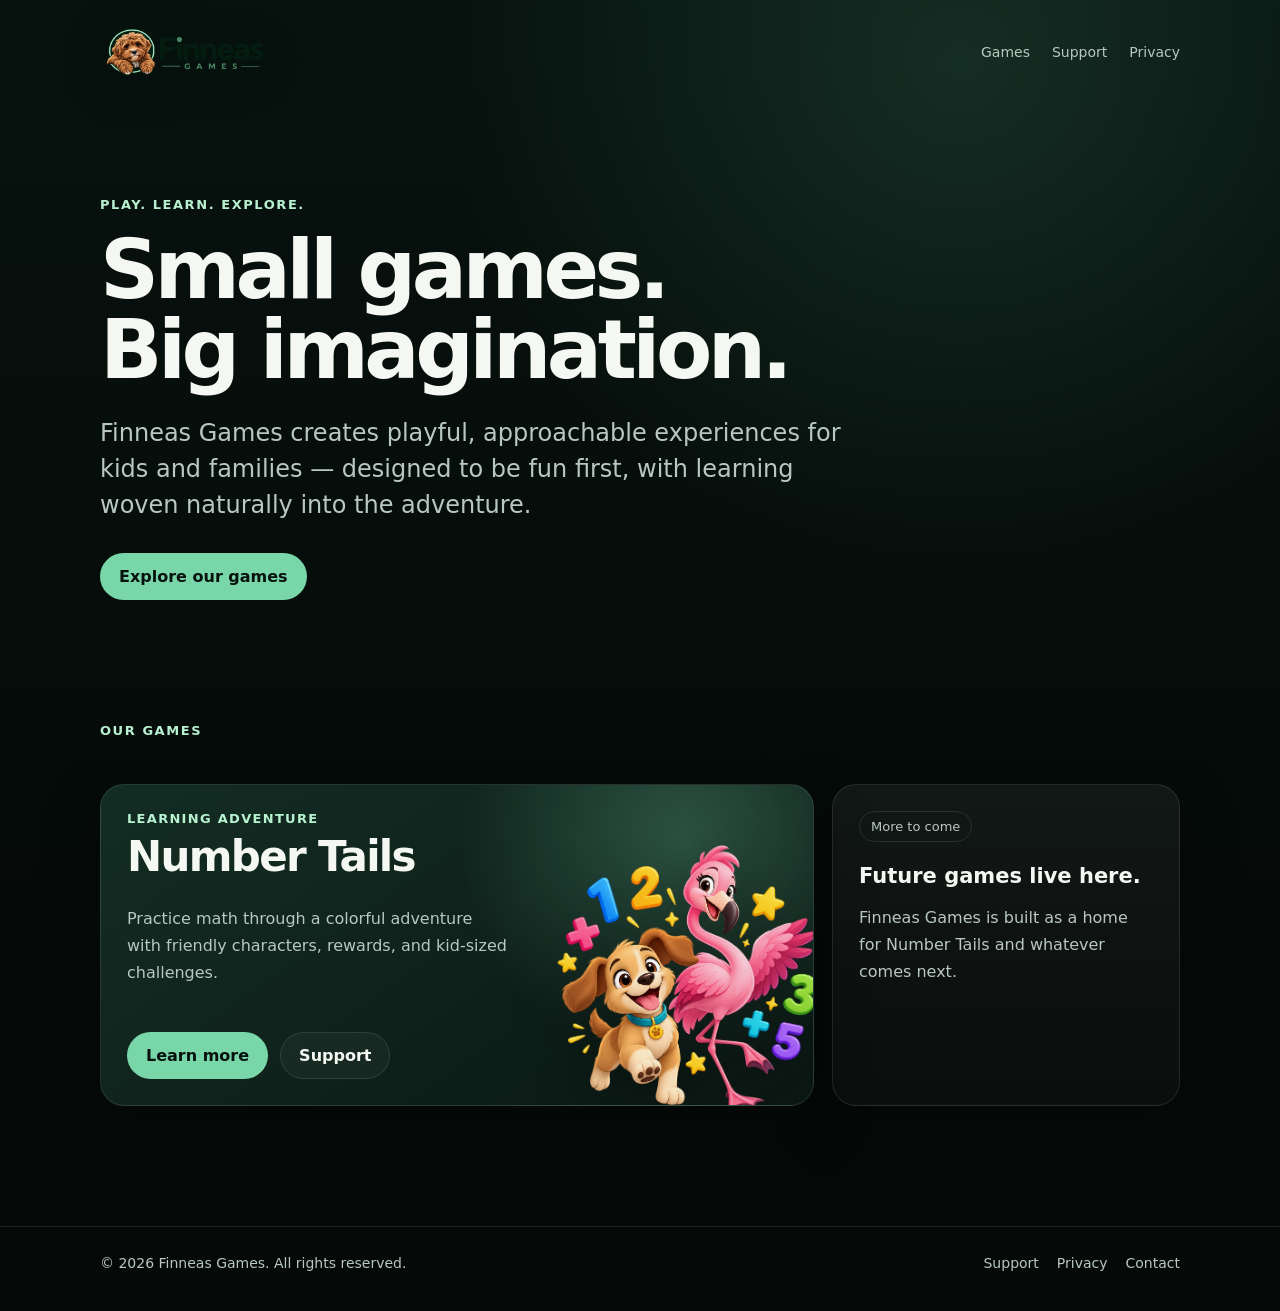
==== index.html @ 1b6bf630 "Add files via upload" ====
<!doctype html>
<html lang="en">
<head>
<meta charset="utf-8">
<meta name="viewport" content="width=device-width,initial-scale=1">
<meta name="description" content="Finneas Games makes thoughtful, playful games for kids and families.">
<title>Finneas Games</title>
<link rel="stylesheet" href="/assets/style.css">
</head>
<body>
<div class="wrap">
<header>
  <a class="brand" href="/"><img class="brand-logo" src="/assets/finneas-games-logo.png" alt="Finneas Games"></a>
  <nav><a href="#games">Games</a><a href="/numbertails/support/">Support</a><a href="/numbertails/privacy/">Privacy</a></nav>
</header>
<section class="hero">
  <span class="eyebrow">Play. Learn. Explore.</span>
  <h1>Small games.<br>Big imagination.</h1>
  <p class="lead">Finneas Games creates playful, approachable experiences for kids and families — designed to be fun first, with learning woven naturally into the adventure.</p>
  <div class="actions"><a class="btn primary" href="#games">Explore our games</a></div>
</section>
<section class="section" id="games">
  <span class="eyebrow">Our games</span>
  <div class="grid">
    <div class="card game-card home-game-card">
      <span class="kicker">Learning adventure</span>
      <div class="game-title">Number Tails</div>
      <p>Practice math through a colorful adventure with friendly characters, rewards, and kid-sized challenges.</p>
      <div class="actions">
        <a class="btn primary" href="/numbertails/">Learn more</a>
        <a class="btn secondary" href="/numbertails/support/">Support</a>
      </div>
      <img class="home-art" src="/assets/numbertails-characters.png" alt="Number Tails characters">
    </div>
    <div class="card">
      <span class="badge">More to come</span>
      <h3 style="margin-top:22px">Future games live here.</h3>
      <p>Finneas Games is built as a home for Number Tails and whatever comes next.</p>
    </div>
  </div>
</section>
</div>

<footer>
  <div class="wrap footer-row">
    <div>© 2026 Finneas Games. All rights reserved.</div>
    <div class="footer-links">
      <a href="/numbertails/support/">Support</a>
      <a href="/numbertails/privacy/">Privacy</a>
      <a href="mailto:support@finneasgames.com">Contact</a>
    </div>
  </div>
</footer>

</body></html>
---- assets/style.css ----
:root{
  --bg:#07120f;
  --bg2:#0b1a16;
  --panel:#10241d;
  --text:#f4f7f2;
  --muted:#b8c8c0;
  --green:#78d6a8;
  --green2:#b8f1cf;
  --line:rgba(255,255,255,.10);
  --shadow:0 18px 55px rgba(0,0,0,.35);
  --radius:24px;
}
*{box-sizing:border-box}
html{scroll-behavior:smooth}
body{
  margin:0;
  font-family:Inter,ui-sans-serif,system-ui,-apple-system,BlinkMacSystemFont,"Segoe UI",sans-serif;
  color:var(--text);
  background:
    radial-gradient(circle at 75% 5%, rgba(71,145,111,.22), transparent 32rem),
    linear-gradient(180deg,var(--bg),#050a08 72%);
  min-height:100vh;
}
a{color:inherit}
img{max-width:100%}
.wrap{width:min(1080px,calc(100% - 40px));margin:auto}
header{
  display:flex;align-items:center;justify-content:space-between;
  padding:24px 0;
}

.brand{
  display:flex;
  align-items:center;
  text-decoration:none;
  font-weight:800;
  letter-spacing:.2px;
}
.brand-logo{
  display:block;
  height:56px;
  width:auto;
  filter:drop-shadow(0 8px 24px rgba(0,0,0,.20));
}
@media(max-width:760px){
  .brand-logo{
    height:44px;
  }
}
nav{display:flex;gap:22px}
nav a{color:var(--muted);text-decoration:none;font-size:14px}
nav a:hover{color:var(--text)}
.hero{padding:90px 0 70px;max-width:820px}
.hero-split{
  display:grid;
  grid-template-columns:1.05fr .95fr;
  gap:28px;
  align-items:center;
  max-width:none;
}
.hero-copy{max-width:760px}
.eyebrow{
  display:inline-block;color:var(--green2);font-size:13px;font-weight:800;
  letter-spacing:.12em;text-transform:uppercase;margin-bottom:18px
}
h1{font-size:clamp(46px,8vw,82px);line-height:.98;margin:0 0 24px;letter-spacing:-.055em}
h2{font-size:clamp(30px,5vw,48px);letter-spacing:-.035em;margin:0 0 16px}
h3{font-size:21px;margin:0 0 10px}
.lead{font-size:clamp(19px,3vw,24px);line-height:1.5;color:var(--muted);max-width:760px}
.actions{display:flex;gap:12px;flex-wrap:wrap;margin-top:30px}
.btn{
  display:inline-block;padding:13px 18px;border-radius:999px;text-decoration:none;
  font-weight:800;border:1px solid var(--line)
}
.btn.primary{background:var(--green);color:#07120f;border-color:transparent}
.btn.secondary{background:rgba(255,255,255,.04);color:var(--text)}
.section{padding:50px 0 80px}
.grid{display:grid;grid-template-columns:repeat(3,1fr);gap:18px;margin-top:28px}
.card{
  border:1px solid var(--line);border-radius:var(--radius);padding:26px;
  background:linear-gradient(180deg,rgba(255,255,255,.055),rgba(255,255,255,.025));
  box-shadow:var(--shadow)
}
.card p,.copy p,.copy li{color:var(--muted);line-height:1.7}
.game-card{grid-column:span 2;min-height:290px;display:flex;flex-direction:column;justify-content:flex-end;
  background:
    radial-gradient(circle at 82% 18%,rgba(120,214,168,.28),transparent 14rem),
    linear-gradient(145deg,#132d24,#0b1713);
}
.kicker{font-size:13px;color:var(--green2);font-weight:800;text-transform:uppercase;letter-spacing:.1em}
.game-title{font-size:42px;font-weight:900;letter-spacing:-.04em;margin:6px 0 8px}
.small{font-size:14px;color:var(--muted)}
.copy{max-width:780px}
.copy h2{margin-top:40px;font-size:30px}
.copy h3{margin-top:28px}
.copy ul{padding-left:22px}
footer{
  border-top:1px solid var(--line);padding:28px 0 40px;margin-top:40px;
  color:var(--muted);font-size:14px
}
.footer-row{display:flex;justify-content:space-between;gap:20px;flex-wrap:wrap}
.footer-links{display:flex;gap:18px;flex-wrap:wrap}
.footer-links a{text-decoration:none}
.badge{
  display:inline-block;padding:7px 11px;border:1px solid var(--line);
  border-radius:999px;color:var(--muted);font-size:13px
}
.hero-art{
  position:relative;
  border:1px solid var(--line);
  border-radius:32px;
  background:
    radial-gradient(circle at 70% 30%, rgba(120,214,168,.25), transparent 18rem),
    linear-gradient(160deg,#10261f,#0a1511);
  box-shadow:var(--shadow);
  overflow:hidden;
  min-height:420px;
}
.hero-art img{
  width:100%;
  height:100%;
  object-fit:contain;
  display:block;
  padding:22px;
}
.preview-band{
  margin-top:10px;
  border:1px solid var(--line);
  border-radius:28px;
  overflow:hidden;
  background:linear-gradient(180deg,rgba(255,255,255,.05),rgba(255,255,255,.02));
  box-shadow:var(--shadow);
}
.preview-band img{display:block;width:100%;height:auto}
.home-game-card{
  position:relative;
  overflow:hidden;
}
.home-game-card .home-art{
  position:absolute;
  right:-12px;
  bottom:-16px;
  width:45%;
  max-width:285px;
  opacity:.98;
  filter:drop-shadow(0 12px 30px rgba(0,0,0,.35));
}
.home-game-card p,.home-game-card .actions,.home-game-card .kicker,.home-game-card .game-title{
  position:relative; z-index:2; max-width:58%;
}
.feature-grid{
  display:grid;
  grid-template-columns:repeat(3,1fr);
  gap:18px;
  margin-top:22px;
}
.callout{
  display:grid;
  grid-template-columns:1fr 1fr;
  gap:24px;
  align-items:center;
  margin-top:34px;
}
.art-panel{
  border:1px solid var(--line);
  border-radius:24px;
  background:linear-gradient(160deg,#10261f,#0a1511);
  overflow:hidden;
  box-shadow:var(--shadow);
}
.art-panel img{display:block;width:100%;height:auto}
@media(max-width:900px){
  .hero-split,.callout{grid-template-columns:1fr}
  .feature-grid{grid-template-columns:1fr}
  .home-game-card .home-art{
    position:relative; right:auto; bottom:auto; width:65%; max-width:330px; margin:18px auto 0; display:block;
  }
  .home-game-card p,.home-game-card .actions,.home-game-card .kicker,.home-game-card .game-title{
    max-width:100%;
  }
}
@media(max-width:760px){
  .grid{grid-template-columns:1fr}
  .game-card{grid-column:auto}
  nav{gap:12px}
  nav a:nth-child(1){display:none}
  .hero{padding-top:55px}
}


/* Number Tails wordmark treatment */
.nt-wordmark{
  font-size:clamp(46px,8vw,84px);
  line-height:.95;
  font-weight:900;
  letter-spacing:-.055em;
  margin:0 0 18px;
  display:inline-block;
  color:#fff7d8;
  text-shadow:
    0 2px 0 rgba(0,0,0,.18),
    0 8px 22px rgba(0,0,0,.30);
}
.nt-wordmark .line1,
.nt-wordmark .line2{
  display:block;
}
.nt-wordmark .line1{
  background:linear-gradient(180deg,#fff5b8 0%, #ffd86e 100%);
  -webkit-background-clip:text;
  background-clip:text;
  color:transparent;
}
.nt-wordmark .line2{
  background:linear-gradient(180deg,#90f0c4 0%, #62d4a0 100%);
  -webkit-background-clip:text;
  background-clip:text;
  color:transparent;
}
.nt-wordmark-wrap{
  margin-bottom:8px;
}
@media(max-width:900px){
  .nt-wordmark{
    font-size:clamp(42px,12vw,70px);
  }
}

.nt-logo{
  display:block;
  width:min(100%, 620px);
  height:auto;
  margin:0 0 14px;
  filter:drop-shadow(0 8px 24px rgba(0,0,0,.28));
}
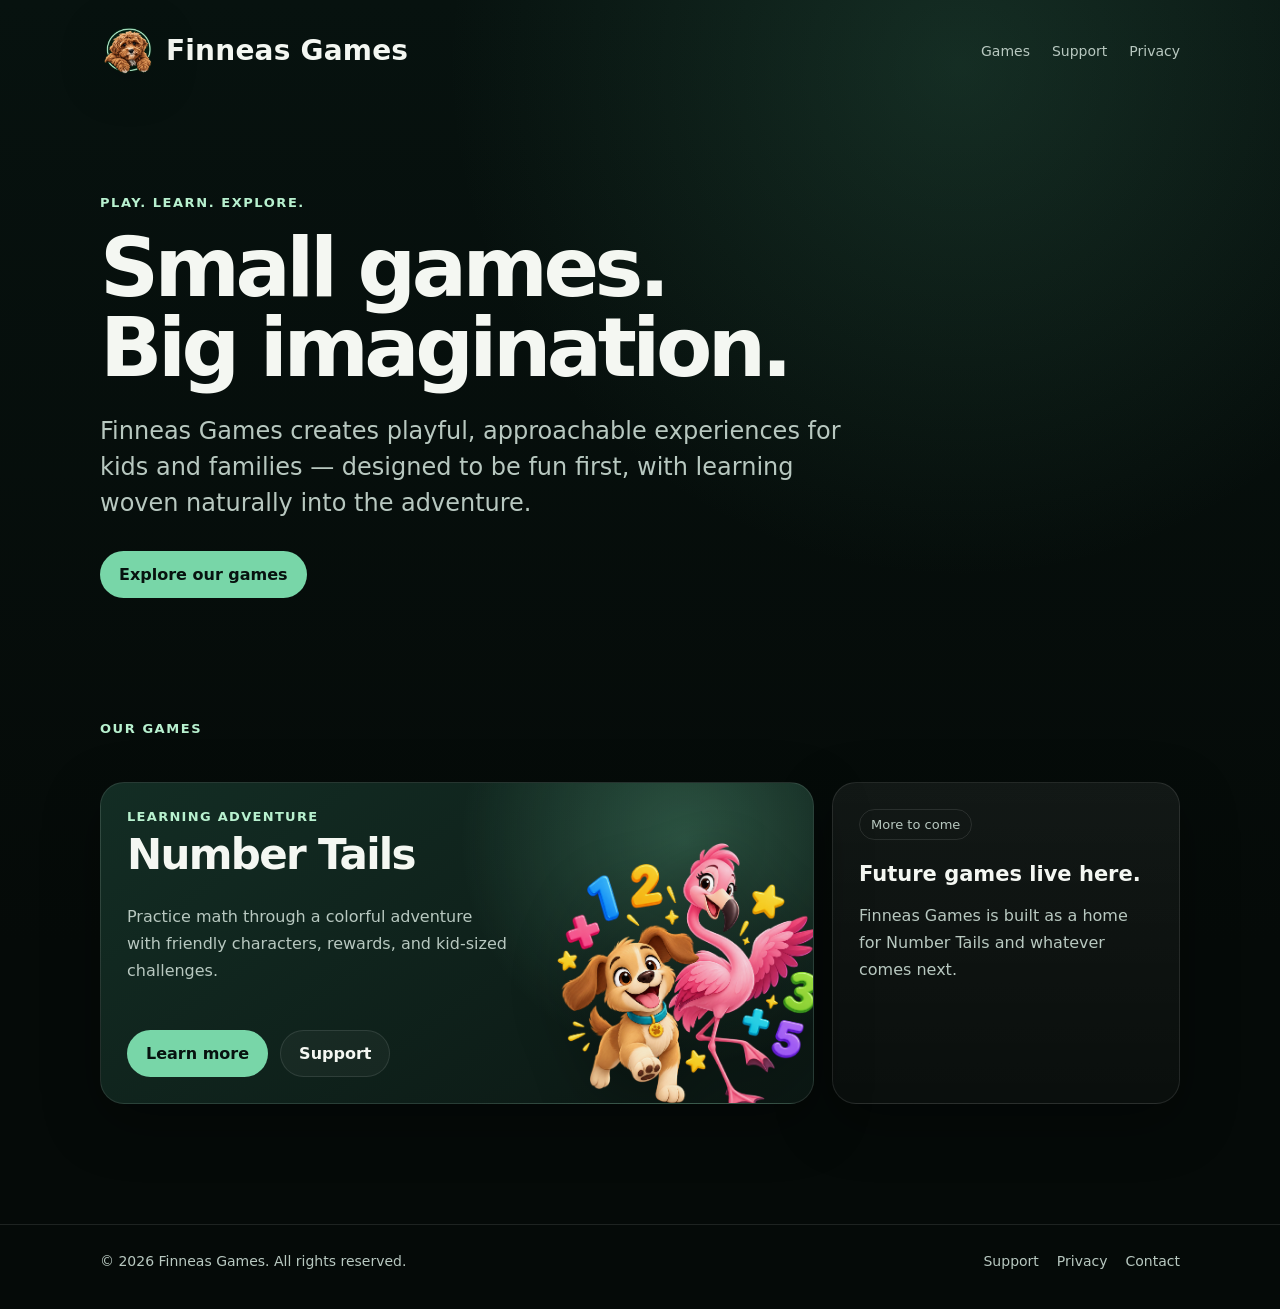
==== commit bf68daa6: "Add files via upload" ====
--- a/index.html
+++ b/index.html
@@ -10,7 +10,7 @@
 <body>
 <div class="wrap">
 <header>
-  <a class="brand" href="/"><img class="brand-logo" src="/assets/finneas-games-logo.png" alt="Finneas Games"></a>
+  <a class="brand" href="/"><img class="brand-icon" src="/assets/finneas-games-dog-icon.png" alt=""><span class="brand-text">Finneas Games</span></a>
   <nav><a href="#games">Games</a><a href="/numbertails/support/">Support</a><a href="/numbertails/privacy/">Privacy</a></nav>
 </header>
 <section class="hero">
--- a/assets/style.css
+++ b/assets/style.css
@@ -1,3 +1,37 @@
+
+.brand{
+  display:flex;
+  gap:12px;
+  align-items:center;
+  text-decoration:none;
+  font-weight:800;
+  letter-spacing:.2px;
+}
+.brand-icon{
+  width:54px;
+  height:54px;
+  object-fit:contain;
+  display:block;
+  filter:drop-shadow(0 8px 24px rgba(0,0,0,.20));
+  flex:0 0 auto;
+}
+.brand-text{
+  color:var(--text);
+  font-size:28px;
+  font-weight:800;
+  line-height:1;
+  white-space:nowrap;
+}
+@media(max-width:760px){
+  .brand-icon{
+    width:44px;
+    height:44px;
+  }
+  .brand-text{
+    font-size:22px;
+  }
+}
+
 
 :root{
   --bg:#07120f;
@@ -30,24 +64,6 @@
   padding:24px 0;
 }
 
-.brand{
-  display:flex;
-  align-items:center;
-  text-decoration:none;
-  font-weight:800;
-  letter-spacing:.2px;
-}
-.brand-logo{
-  display:block;
-  height:56px;
-  width:auto;
-  filter:drop-shadow(0 8px 24px rgba(0,0,0,.20));
-}
-@media(max-width:760px){
-  .brand-logo{
-    height:44px;
-  }
-}
 nav{display:flex;gap:22px}
 nav a{color:var(--muted);text-decoration:none;font-size:14px}
 nav a:hover{color:var(--text)}
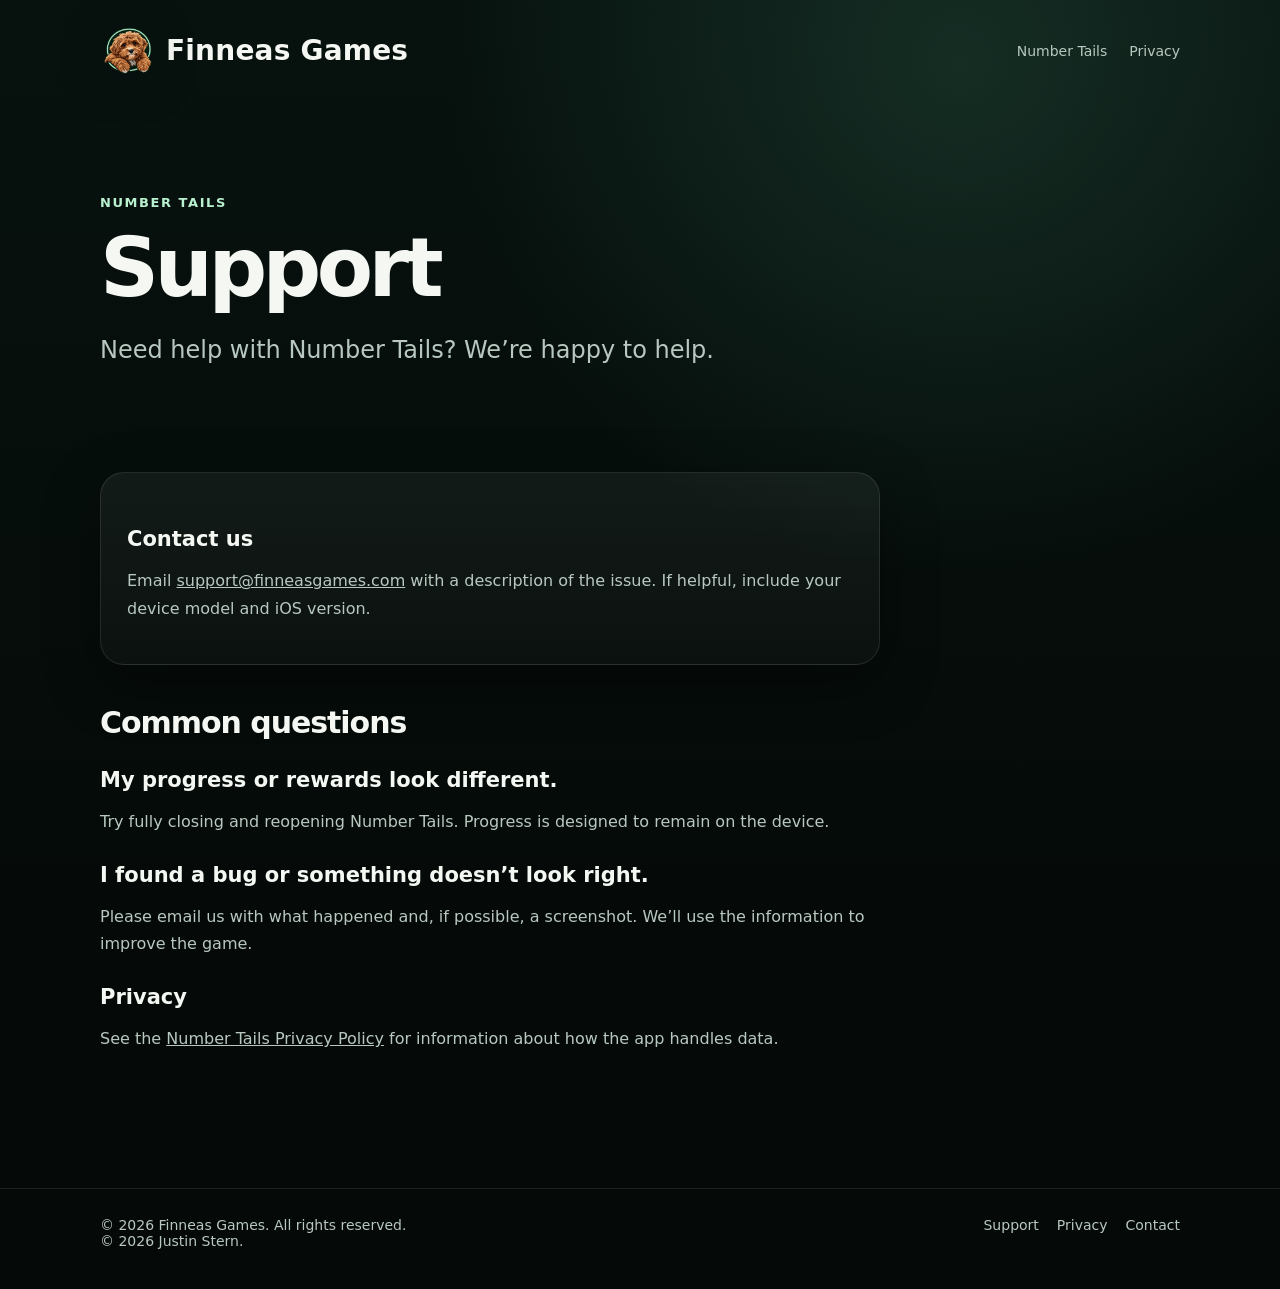
==== commit 744f9c49: "Add files via upload" ====
--- a/index.html
+++ b/index.html
@@ -3,47 +3,39 @@
 <head>
 <meta charset="utf-8">
 <meta name="viewport" content="width=device-width,initial-scale=1">
-<meta name="description" content="Finneas Games makes thoughtful, playful games for kids and families.">
-<title>Finneas Games</title>
+<meta name="description" content="Support for Number Tails by Finneas Games.">
+<title>Number Tails Support | Finneas Games</title>
 <link rel="stylesheet" href="/assets/style.css">
 </head>
 <body>
 <div class="wrap">
 <header>
   <a class="brand" href="/"><img class="brand-icon" src="/assets/finneas-games-dog-icon.png" alt=""><span class="brand-text">Finneas Games</span></a>
-  <nav><a href="#games">Games</a><a href="/numbertails/support/">Support</a><a href="/numbertails/privacy/">Privacy</a></nav>
+  <nav><a href="/numbertails/">Number Tails</a><a href="/numbertails/privacy/">Privacy</a></nav>
 </header>
-<section class="hero">
-  <span class="eyebrow">Play. Learn. Explore.</span>
-  <h1>Small games.<br>Big imagination.</h1>
-  <p class="lead">Finneas Games creates playful, approachable experiences for kids and families — designed to be fun first, with learning woven naturally into the adventure.</p>
-  <div class="actions"><a class="btn primary" href="#games">Explore our games</a></div>
+<section class="hero" style="padding-bottom:30px">
+  <span class="eyebrow">Number Tails</span>
+  <h1>Support</h1>
+  <p class="lead">Need help with Number Tails? We’re happy to help.</p>
 </section>
-<section class="section" id="games">
-  <span class="eyebrow">Our games</span>
-  <div class="grid">
-    <div class="card game-card home-game-card">
-      <span class="kicker">Learning adventure</span>
-      <div class="game-title">Number Tails</div>
-      <p>Practice math through a colorful adventure with friendly characters, rewards, and kid-sized challenges.</p>
-      <div class="actions">
-        <a class="btn primary" href="/numbertails/">Learn more</a>
-        <a class="btn secondary" href="/numbertails/support/">Support</a>
-      </div>
-      <img class="home-art" src="/assets/numbertails-characters.png" alt="Number Tails characters">
-    </div>
-    <div class="card">
-      <span class="badge">More to come</span>
-      <h3 style="margin-top:22px">Future games live here.</h3>
-      <p>Finneas Games is built as a home for Number Tails and whatever comes next.</p>
-    </div>
+<section class="section copy">
+  <div class="card">
+    <h3>Contact us</h3>
+    <p>Email <a href="mailto:support@finneasgames.com">support@finneasgames.com</a> with a description of the issue. If helpful, include your device model and iOS version.</p>
   </div>
+  <h2>Common questions</h2>
+  <h3>My progress or rewards look different.</h3>
+  <p>Try fully closing and reopening Number Tails. Progress is designed to remain on the device.</p>
+  <h3>I found a bug or something doesn’t look right.</h3>
+  <p>Please email us with what happened and, if possible, a screenshot. We’ll use the information to improve the game.</p>
+  <h3>Privacy</h3>
+  <p>See the <a href="/numbertails/privacy/">Number Tails Privacy Policy</a> for information about how the app handles data.</p>
 </section>
 </div>
 
 <footer>
   <div class="wrap footer-row">
-    <div>© 2026 Finneas Games. All rights reserved.</div>
+    <div>© 2026 Finneas Games. All rights reserved.<br>© 2026 Justin Stern.</div>
     <div class="footer-links">
       <a href="/numbertails/support/">Support</a>
       <a href="/numbertails/privacy/">Privacy</a>
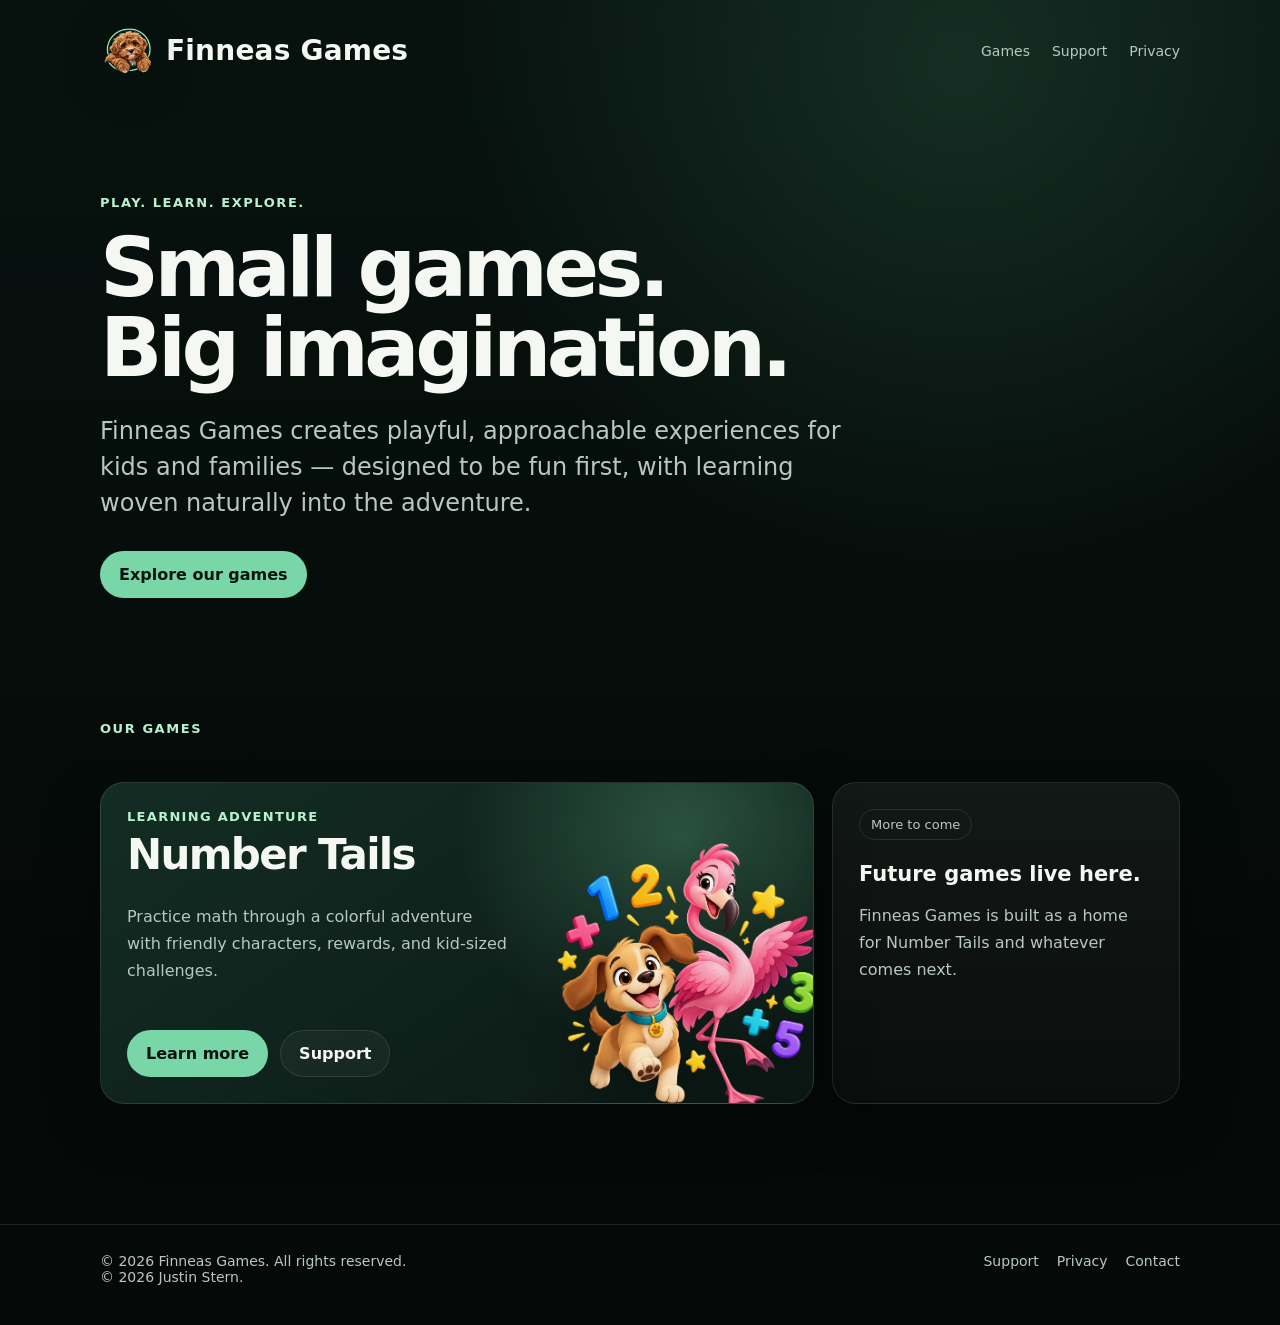
==== commit 2f6c1429: "Add files via upload" ====
--- a/index.html
+++ b/index.html
@@ -3,33 +3,41 @@
 <head>
 <meta charset="utf-8">
 <meta name="viewport" content="width=device-width,initial-scale=1">
-<meta name="description" content="Support for Number Tails by Finneas Games.">
-<title>Number Tails Support | Finneas Games</title>
+<meta name="description" content="Finneas Games makes thoughtful, playful games for kids and families.">
+<title>Finneas Games</title>
 <link rel="stylesheet" href="/assets/style.css">
 </head>
 <body>
 <div class="wrap">
 <header>
   <a class="brand" href="/"><img class="brand-icon" src="/assets/finneas-games-dog-icon.png" alt=""><span class="brand-text">Finneas Games</span></a>
-  <nav><a href="/numbertails/">Number Tails</a><a href="/numbertails/privacy/">Privacy</a></nav>
+  <nav><a href="#games">Games</a><a href="/numbertails/support/">Support</a><a href="/numbertails/privacy/">Privacy</a></nav>
 </header>
-<section class="hero" style="padding-bottom:30px">
-  <span class="eyebrow">Number Tails</span>
-  <h1>Support</h1>
-  <p class="lead">Need help with Number Tails? We’re happy to help.</p>
+<section class="hero">
+  <span class="eyebrow">Play. Learn. Explore.</span>
+  <h1>Small games.<br>Big imagination.</h1>
+  <p class="lead">Finneas Games creates playful, approachable experiences for kids and families — designed to be fun first, with learning woven naturally into the adventure.</p>
+  <div class="actions"><a class="btn primary" href="#games">Explore our games</a></div>
 </section>
-<section class="section copy">
-  <div class="card">
-    <h3>Contact us</h3>
-    <p>Email <a href="mailto:support@finneasgames.com">support@finneasgames.com</a> with a description of the issue. If helpful, include your device model and iOS version.</p>
+<section class="section" id="games">
+  <span class="eyebrow">Our games</span>
+  <div class="grid">
+    <div class="card game-card home-game-card">
+      <span class="kicker">Learning adventure</span>
+      <div class="game-title">Number Tails</div>
+      <p>Practice math through a colorful adventure with friendly characters, rewards, and kid-sized challenges.</p>
+      <div class="actions">
+        <a class="btn primary" href="/numbertails/">Learn more</a>
+        <a class="btn secondary" href="/numbertails/support/">Support</a>
+      </div>
+      <img class="home-art" src="/assets/numbertails-characters.png" alt="Number Tails characters">
+    </div>
+    <div class="card">
+      <span class="badge">More to come</span>
+      <h3 style="margin-top:22px">Future games live here.</h3>
+      <p>Finneas Games is built as a home for Number Tails and whatever comes next.</p>
+    </div>
   </div>
-  <h2>Common questions</h2>
-  <h3>My progress or rewards look different.</h3>
-  <p>Try fully closing and reopening Number Tails. Progress is designed to remain on the device.</p>
-  <h3>I found a bug or something doesn’t look right.</h3>
-  <p>Please email us with what happened and, if possible, a screenshot. We’ll use the information to improve the game.</p>
-  <h3>Privacy</h3>
-  <p>See the <a href="/numbertails/privacy/">Number Tails Privacy Policy</a> for information about how the app handles data.</p>
 </section>
 </div>
 
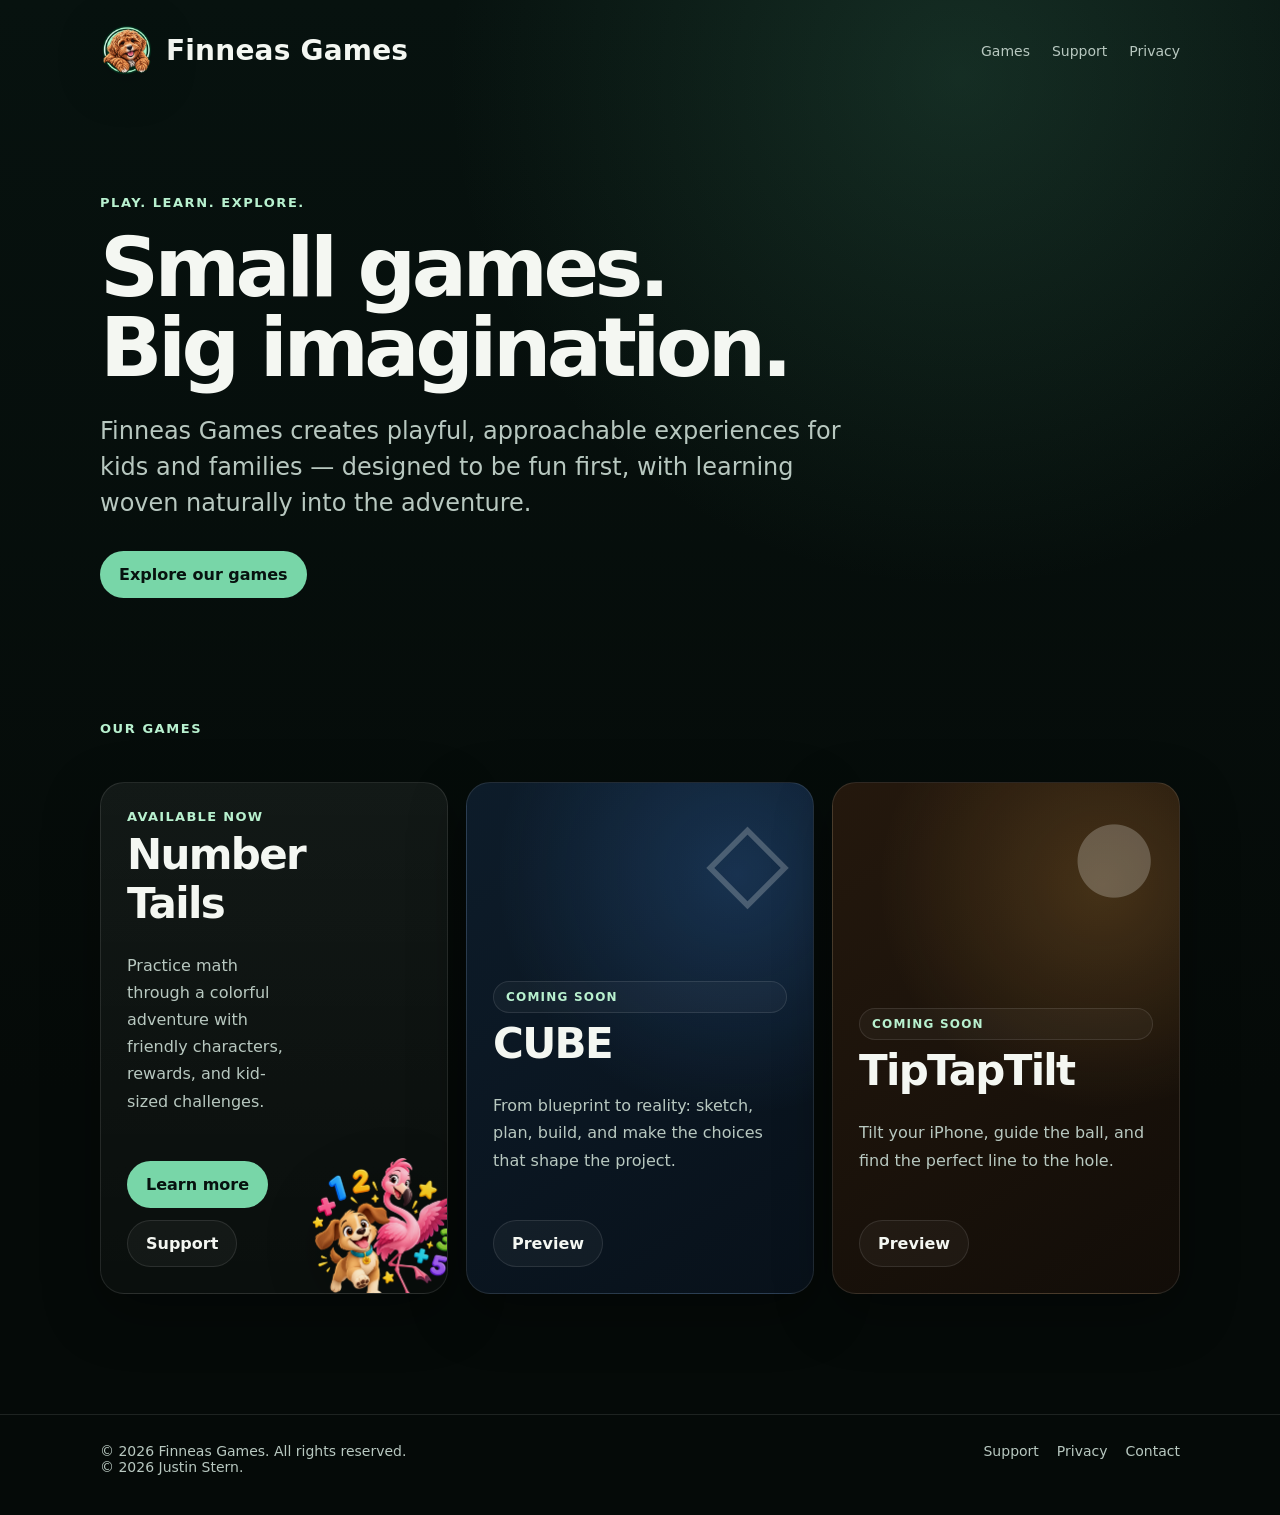
==== commit 39d00275: "Add files via upload" ====
--- a/index.html
+++ b/index.html
@@ -20,25 +20,12 @@
   <div class="actions"><a class="btn primary" href="#games">Explore our games</a></div>
 </section>
 <section class="section" id="games">
-  <span class="eyebrow">Our games</span>
-  <div class="grid">
-    <div class="card game-card home-game-card">
-      <span class="kicker">Learning adventure</span>
-      <div class="game-title">Number Tails</div>
-      <p>Practice math through a colorful adventure with friendly characters, rewards, and kid-sized challenges.</p>
-      <div class="actions">
-        <a class="btn primary" href="/numbertails/">Learn more</a>
-        <a class="btn secondary" href="/numbertails/support/">Support</a>
-      </div>
-      <img class="home-art" src="/assets/numbertails-characters.png" alt="Number Tails characters">
-    </div>
-    <div class="card">
-      <span class="badge">More to come</span>
-      <h3 style="margin-top:22px">Future games live here.</h3>
-      <p>Finneas Games is built as a home for Number Tails and whatever comes next.</p>
-    </div>
-  </div>
-</section>
+<span class="eyebrow">Our games</span>
+<div class="game-grid">
+<div class="card game-tile home-game-card"><span class="kicker">Available now</span><div class="game-title">Number Tails</div><p>Practice math through a colorful adventure with friendly characters, rewards, and kid-sized challenges.</p><div class="actions"><a class="btn primary" href="/numbertails/">Learn more</a><a class="btn secondary" href="/numbertails/support/">Support</a></div><img class="home-art" src="/assets/numbertails-characters.png" alt="Number Tails characters"></div>
+<div class="card game-tile cube"><div class="game-symbol cube-symbol">◇</div><span class="coming-pill">Coming soon</span><div class="game-title">CUBE</div><p>From blueprint to reality: sketch, plan, build, and make the choices that shape the project.</p><div class="actions"><a class="btn secondary" href="/cube/">Preview</a></div></div>
+<div class="card game-tile tiptap"><div class="game-symbol tilt-symbol">●</div><span class="coming-pill">Coming soon</span><div class="game-title">TipTapTilt</div><p>Tilt your iPhone, guide the ball, and find the perfect line to the hole.</p><div class="actions"><a class="btn secondary" href="/tiptaptilt/">Preview</a></div></div>
+</div></section>
 </div>
 
 <footer>
--- a/assets/style.css
+++ b/assets/style.css
@@ -250,3 +250,18 @@
   margin:0 0 14px;
   filter:drop-shadow(0 8px 24px rgba(0,0,0,.28));
 }
+
+.coming-pill{display:inline-block;padding:8px 12px;border-radius:999px;border:1px solid var(--line);color:var(--green2);background:rgba(255,255,255,.035);font-size:12px;font-weight:800;letter-spacing:.1em;text-transform:uppercase}
+.game-grid,.info-grid{display:grid;grid-template-columns:repeat(3,1fr);gap:18px;margin-top:28px}
+.game-tile{position:relative;overflow:hidden;min-height:300px;display:flex;flex-direction:column;justify-content:flex-end}
+.game-tile.cube{background:radial-gradient(circle at 78% 18%,rgba(75,155,255,.20),transparent 15rem),linear-gradient(145deg,#0d1c2a,#08111a)}
+.game-tile.tiptap{background:radial-gradient(circle at 78% 20%,rgba(255,186,82,.18),transparent 14rem),linear-gradient(145deg,#24180d,#120d08)}
+.game-symbol{position:absolute;right:24px;top:22px;font-weight:900;line-height:1;opacity:.24;user-select:none}
+.cube-symbol{font-size:108px}.tilt-symbol{font-size:96px;transform:rotate(-10deg)}
+.game-page-hero{display:grid;grid-template-columns:1fr .85fr;gap:32px;align-items:center;padding:85px 0 60px}
+.game-mark-panel{min-height:390px;display:grid;place-items:center;border:1px solid var(--line);border-radius:32px;box-shadow:var(--shadow);overflow:hidden}
+.game-mark-panel.cube{background:radial-gradient(circle at center,rgba(48,124,255,.25),transparent 16rem),linear-gradient(145deg,#0b1b2b,#071019)}
+.game-mark-panel.tiptap{background:radial-gradient(circle at center,rgba(255,182,65,.22),transparent 16rem),linear-gradient(145deg,#24170b,#100b07)}
+.big-mark{font-size:clamp(76px,14vw,150px);font-weight:950;letter-spacing:-.08em;opacity:.95}
+.big-mark.cube{color:#a8d7ff}.big-mark.tiptap{color:#ffd28a;transform:rotate(-8deg)}
+@media(max-width:900px){.game-grid,.info-grid,.game-page-hero{grid-template-columns:1fr}.game-mark-panel{min-height:280px}}
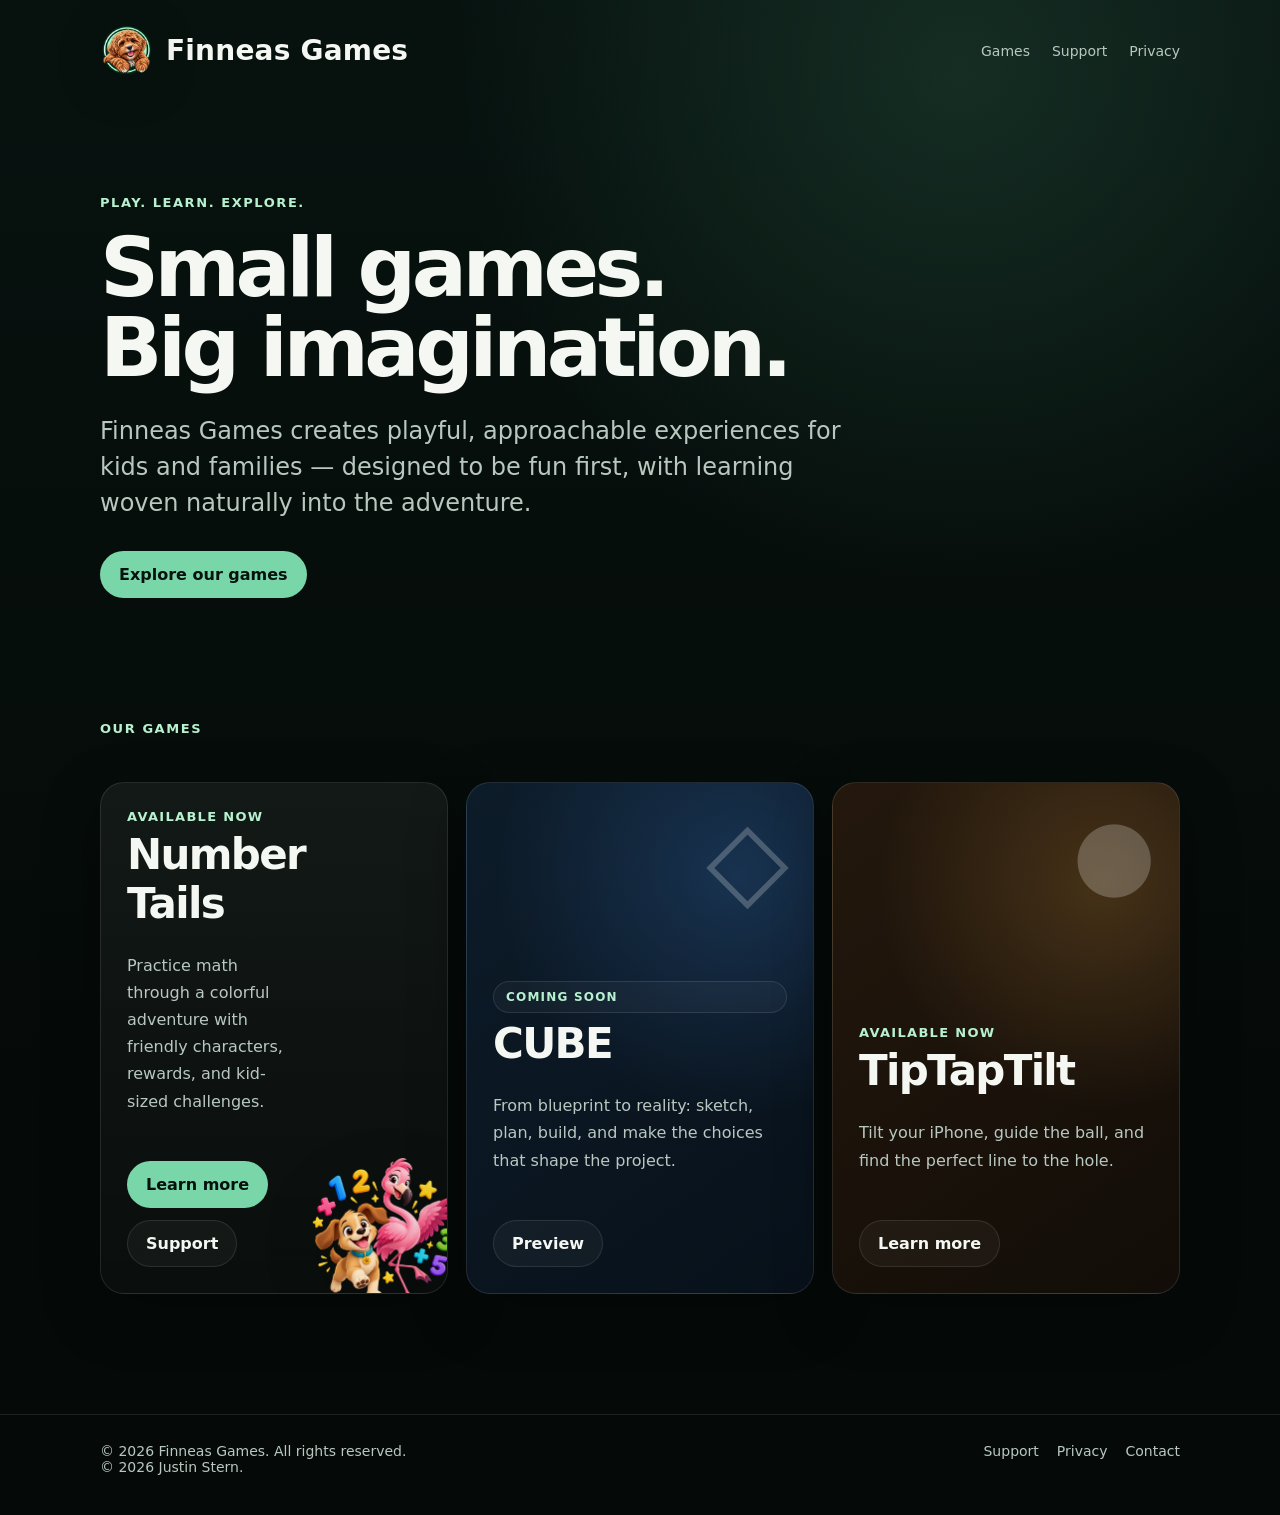
==== commit cf5765e8: "Mark TipTapTilt as available now" ====
--- a/index.html
+++ b/index.html
@@ -11,7 +11,7 @@
 <div class="wrap">
 <header>
   <a class="brand" href="/"><img class="brand-icon" src="/assets/finneas-games-dog-icon.png" alt=""><span class="brand-text">Finneas Games</span></a>
-  <nav><a href="#games">Games</a><a href="/numbertails/support/">Support</a><a href="/numbertails/privacy/">Privacy</a></nav>
+  <nav><a href="#games">Games</a><a href="/support/">Support</a><a href="/privacy/">Privacy</a></nav>
 </header>
 <section class="hero">
   <span class="eyebrow">Play. Learn. Explore.</span>
@@ -24,7 +24,7 @@
 <div class="game-grid">
 <div class="card game-tile home-game-card"><span class="kicker">Available now</span><div class="game-title">Number Tails</div><p>Practice math through a colorful adventure with friendly characters, rewards, and kid-sized challenges.</p><div class="actions"><a class="btn primary" href="/numbertails/">Learn more</a><a class="btn secondary" href="/numbertails/support/">Support</a></div><img class="home-art" src="/assets/numbertails-characters.png" alt="Number Tails characters"></div>
 <div class="card game-tile cube"><div class="game-symbol cube-symbol">◇</div><span class="coming-pill">Coming soon</span><div class="game-title">CUBE</div><p>From blueprint to reality: sketch, plan, build, and make the choices that shape the project.</p><div class="actions"><a class="btn secondary" href="/cube/">Preview</a></div></div>
-<div class="card game-tile tiptap"><div class="game-symbol tilt-symbol">●</div><span class="coming-pill">Coming soon</span><div class="game-title">TipTapTilt</div><p>Tilt your iPhone, guide the ball, and find the perfect line to the hole.</p><div class="actions"><a class="btn secondary" href="/tiptaptilt/">Preview</a></div></div>
+<div class="card game-tile tiptap"><div class="game-symbol tilt-symbol">●</div><span class="kicker">Available Now</span><div class="game-title">TipTapTilt</div><p>Tilt your iPhone, guide the ball, and find the perfect line to the hole.</p><div class="actions"><a class="btn secondary" href="/tiptaptilt/">Learn more</a></div></div>
 </div></section>
 </div>
 
@@ -32,8 +32,8 @@
   <div class="wrap footer-row">
     <div>© 2026 Finneas Games. All rights reserved.<br>© 2026 Justin Stern.</div>
     <div class="footer-links">
-      <a href="/numbertails/support/">Support</a>
-      <a href="/numbertails/privacy/">Privacy</a>
+      <a href="/support/">Support</a>
+      <a href="/privacy/">Privacy</a>
       <a href="mailto:support@finneasgames.com">Contact</a>
     </div>
   </div>
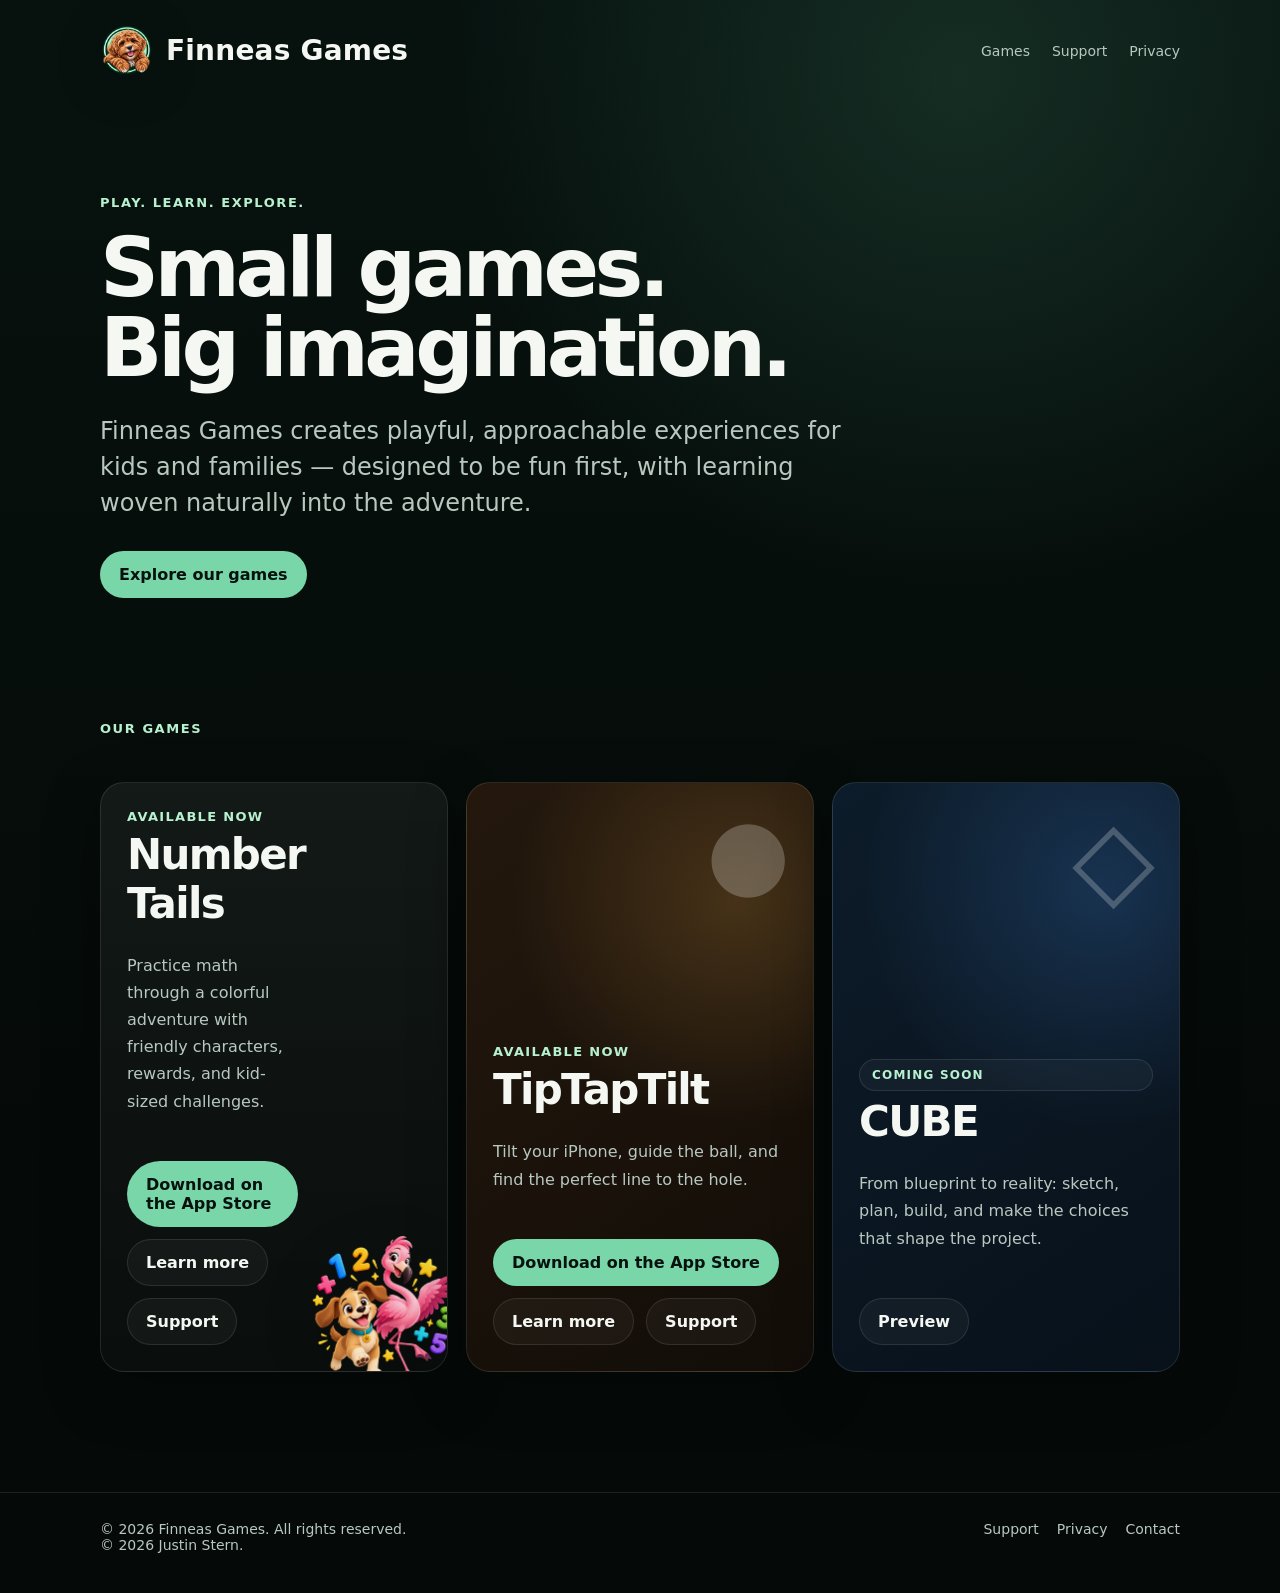
==== commit 7b89139f: "Add App Store links for available games" ====
--- a/index.html
+++ b/index.html
@@ -22,9 +22,9 @@
 <section class="section" id="games">
 <span class="eyebrow">Our games</span>
 <div class="game-grid">
-<div class="card game-tile home-game-card"><span class="kicker">Available now</span><div class="game-title">Number Tails</div><p>Practice math through a colorful adventure with friendly characters, rewards, and kid-sized challenges.</p><div class="actions"><a class="btn primary" href="/numbertails/">Learn more</a><a class="btn secondary" href="/numbertails/support/">Support</a></div><img class="home-art" src="/assets/numbertails-characters.png" alt="Number Tails characters"></div>
+<div class="card game-tile home-game-card"><span class="kicker">Available now</span><div class="game-title">Number Tails</div><p>Practice math through a colorful adventure with friendly characters, rewards, and kid-sized challenges.</p><div class="actions"><a class="btn primary" href="https://apps.apple.com/us/app/numbertails/id6805076662" aria-label="Download Number Tails on the App Store">Download on the App Store</a><a class="btn secondary" href="/numbertails/">Learn more</a><a class="btn secondary" href="/numbertails/support/">Support</a></div><img class="home-art" src="/assets/numbertails-characters.png" alt="Number Tails characters"></div>
+<div class="card game-tile tiptap"><div class="game-symbol tilt-symbol">●</div><span class="kicker">Available Now</span><div class="game-title">TipTapTilt</div><p>Tilt your iPhone, guide the ball, and find the perfect line to the hole.</p><div class="actions"><a class="btn primary" href="https://apps.apple.com/us/app/tiptaptilt/id6810678515" aria-label="Download TipTapTilt on the App Store">Download on the App Store</a><a class="btn secondary" href="/tiptaptilt/">Learn more</a><a class="btn secondary" href="/tiptaptilt/support/">Support</a></div></div>
 <div class="card game-tile cube"><div class="game-symbol cube-symbol">◇</div><span class="coming-pill">Coming soon</span><div class="game-title">CUBE</div><p>From blueprint to reality: sketch, plan, build, and make the choices that shape the project.</p><div class="actions"><a class="btn secondary" href="/cube/">Preview</a></div></div>
-<div class="card game-tile tiptap"><div class="game-symbol tilt-symbol">●</div><span class="kicker">Available Now</span><div class="game-title">TipTapTilt</div><p>Tilt your iPhone, guide the ball, and find the perfect line to the hole.</p><div class="actions"><a class="btn secondary" href="/tiptaptilt/">Learn more</a></div></div>
 </div></section>
 </div>
 
